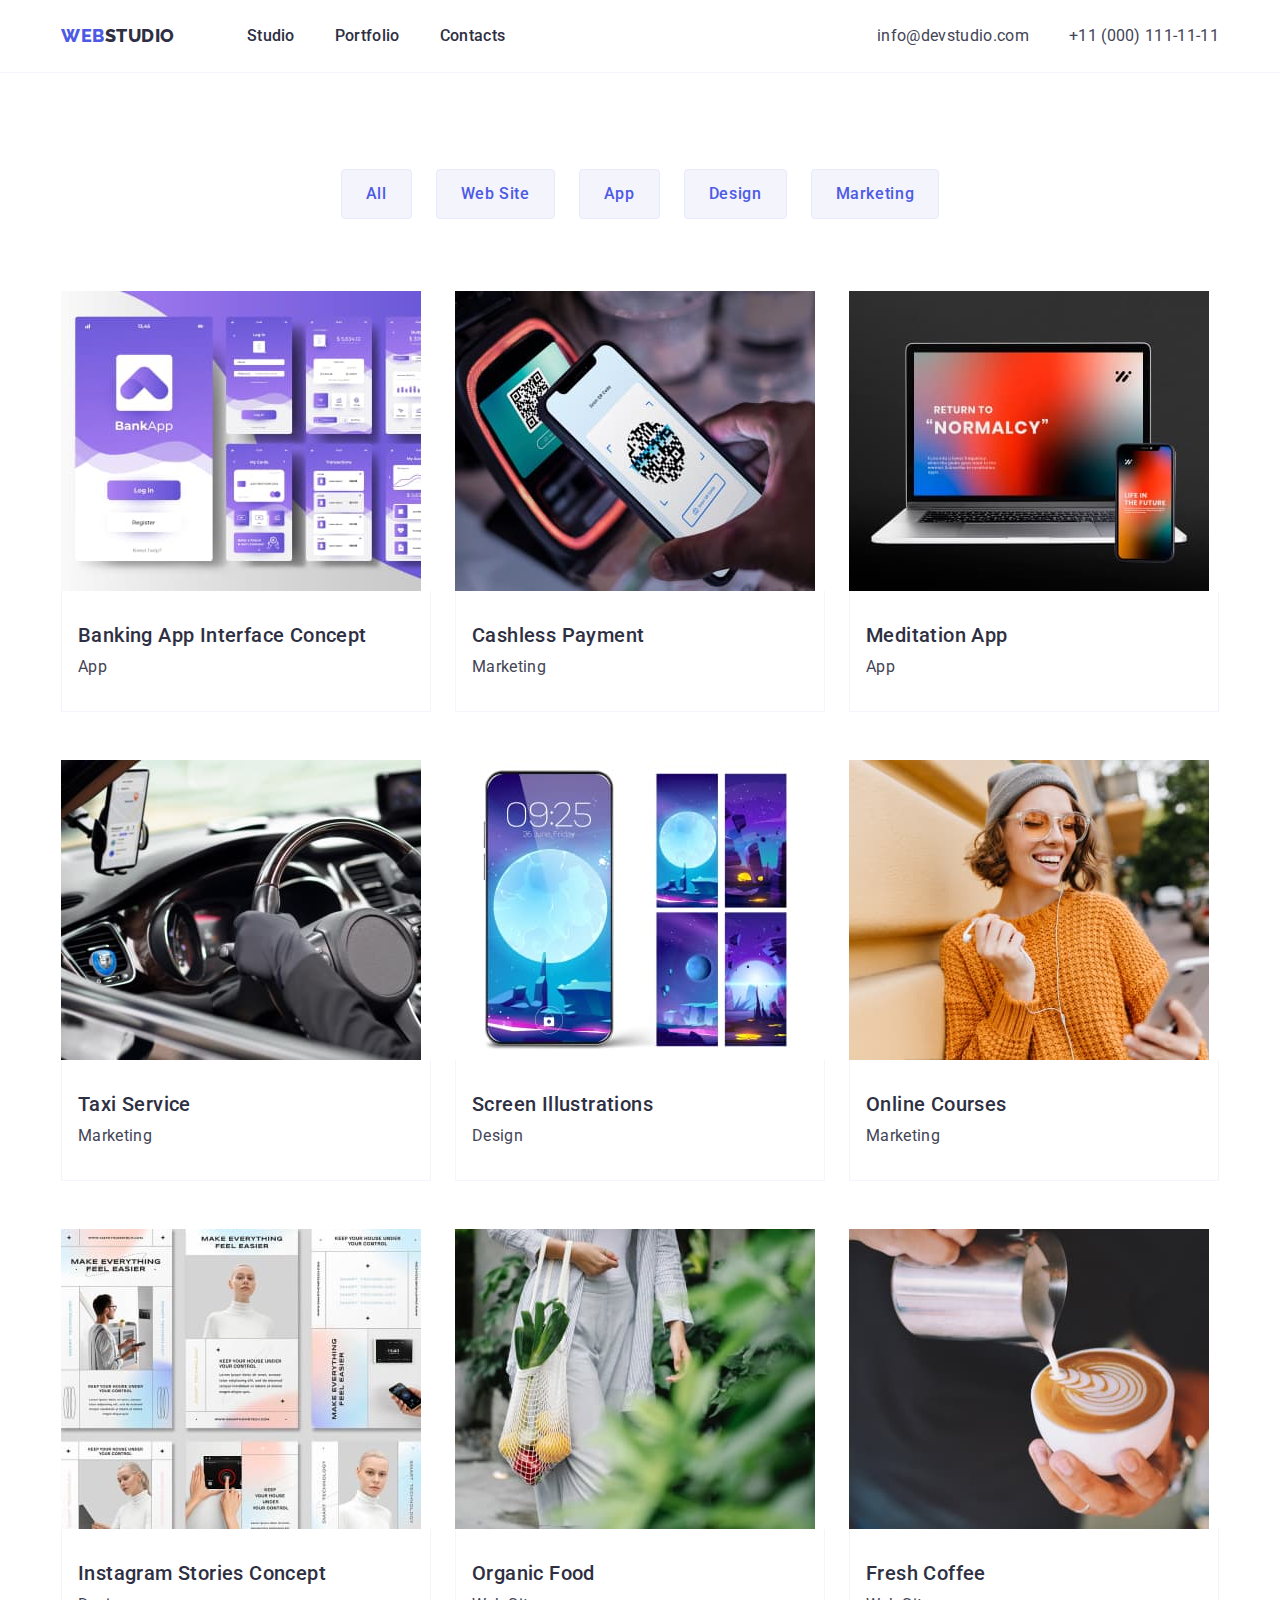
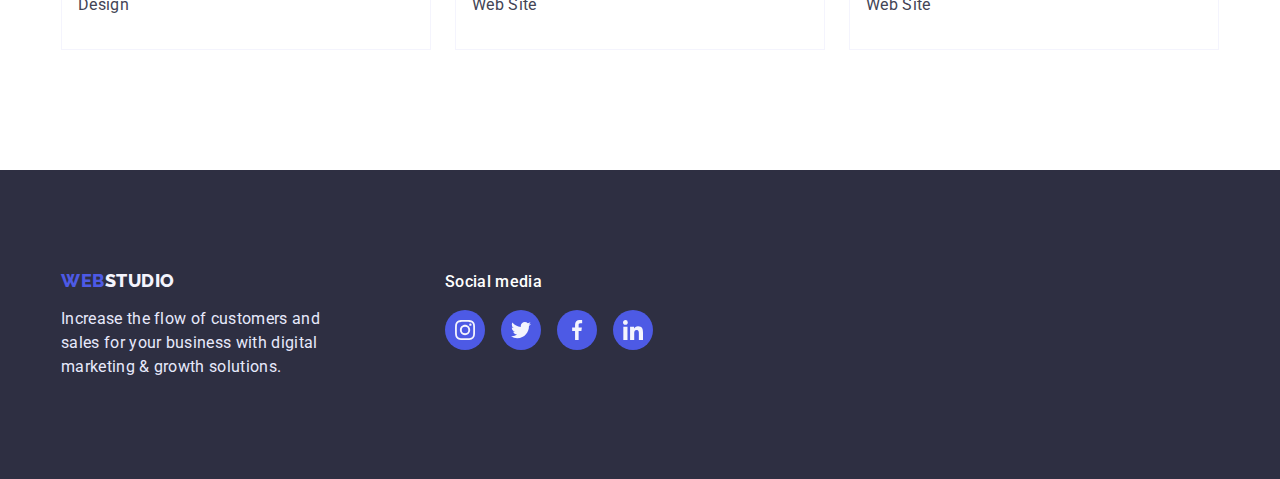
==== portfolio.html @ 853c0c44 "Initial commit" ====
<!DOCTYPE html>
<html lang="en">

<head>
  <meta charset="UTF-8">
  <meta http-equiv="X-UA-Compatible" content="IE=edge">
  <meta name="viewport" content="width=device-width, initial-scale=1.0">
  <title>Document</title>
  <link rel="preconnect" href="https://fonts.googleapis.com">
  <link rel="preconnect" href="https://fonts.gstatic.com" crossorigin>
  <link rel="preconnect" href="https://fonts.googleapis.com">
  <link rel="preconnect" href="https://fonts.gstatic.com" crossorigin>
  <link href="https://fonts.googleapis.com/css2?family=Raleway:wght@800&family=Roboto:wght@400;500;700;900&display=swap"
    rel="stylesheet">
  <link rel="stylesheet" href="https://cdnjs.cloudflare.com/ajax/libs/modern-normalize/1.1.0/modern-normalize.min.css"
    integrity="sha512-wpPYUAdjBVSE4KJnH1VR1HeZfpl1ub8YT/NKx4PuQ5NmX2tKuGu6U/JRp5y+Y8XG2tV+wKQpNHVUX03MfMFn9Q=="
    crossorigin="anonymous" referrerpolicy="no-referrer" />
  <link rel="stylesheet" href="./css/styles.css">
</head>

<body>
  <header>
    <div class="container cont-header">
      <nav class="main-nav">
        <a href="./index.html" class="link-webstudio link">Web<span class="logo-studio">Studio</span> </a>

        <ul class="site-nav list">
          <li><a href="./index.html" class="nav-header link">Studio</a></li>
          <li><a href="./portfolio.html" class="nav-header link">Portfolio</a></li>
          <li><a href="" class="nav-header link">Contacts</a></li>
        </ul>
      </nav>

      <address class="address-hed">
        <ul class="auth-nav list">
          <li><a class="auth-nav-list link" href="mailto:info@devstudio.com">info@devstudio.com</a></li>
          <li><a class="auth-nav-list link" href="tel:+110001111111">+11 (000) 111-11-11</a></li>
        </ul>
      </address>
    </div>
  </header>

  <main>
    <section class="cont-section">
      <div class="container">
        <h1 class="hidden-title" hidden>Hello</h1>

        <ul class="nav-port list">
          <li><button type="button" class="nav-button">All</button></li>
          <li><button type="button" class="nav-button">Web Site</button></li>
          <li><button type="button" class="nav-button">App</button></li>
          <li><button type="button" class="nav-button">Design</button></li>
          <li><button type="button" class="nav-button">Marketing</button></li>
        </ul>

        <ul class="gallery-container list">

          <li class="li-port"><a href="" class="link link-port">
              <div class="card-thumb">
                <img src="./images/1.jpg" alt="banking-app" width="360">
                <div class="sec-descr">
                  <h2 class="gallery-titile-small">Banking App Interface Concept</h2>
                  <p class="gallery-text">App</p>
                </div>
              </div>
            </a></li>
          <li class="li-port"><a href="" class="link link-port">
              <div class="card-thumb">
                <img src="./images/2.jpg" alt="marketing" width="360">
                <div class="sec-descr">
                  <h2 class="gallery-titile-small">Cashless Payment</h2>
                  <p class="gallery-text">Marketing</p>
                </div>
              </div>
            </a></li>
          <li class="li-port"><a href="" class="link link-port">
              <div class="card-thumb">
                <img src="./images/3.jpg" alt="meditation-app" width="360">
                <div class="sec-descr">
                  <h2 class="gallery-titile-small">Meditation App</h2>
                  <p class="gallery-text">App</p>
                </div>
              </div>
            </a></li>
          <li class="li-port"><a href="" class="link link-port">
              <div class="card-thumb">
                <img src="./images/4.jpg" alt="taxy-serv" width="360">
                <div class="sec-descr">
                  <h2 class="gallery-titile-small">Taxi Service</h2>
                  <p class="gallery-text">Marketing</p>
                </div>
              </div>
            </a></li>
          <li class="li-port"><a href="" class="link link-port">
              <div class="card-thumb">
                <img src="./images/5.jpg" alt="illustrations" width="360">
                <div class="sec-descr">
                  <h2 class="gallery-titile-small">Screen Illustrations</h2>
                  <p class="gallery-text">Design</p>
                </div>
              </div>
            </a></li>
          <li class="li-port"><a href="" class="link link-port">
              <div class="card-thumb">
                <img src="./images/6.jpg" alt="coursers-marceting" width="360">
                <div class="sec-descr">
                  <h2 class="gallery-titile-small">Online Courses</h2>
                  <p class="gallery-text">Marketing</p>
                </div>
              </div>
            </a></li>
          <li class="li-port"><a href="" class="link link-port">
              <div class="card-thumb">
                <img src="./images/7.jpg" alt="stories-concept" width="360">
                <div class="sec-descr">

                  <h2 class="gallery-titile-small">Instagram Stories Concept</h2>
                  <p class="gallery-text">Design</p>
                </div>
              </div>
            </a></li>
          <li class="li-port"><a href="" class="link link-port">
              <div class="card-thumb">
                <img src="./images/8.jpg" alt="organic-food" width="360">
                <div class="sec-descr">
                  <h2 class="gallery-titile-small">Organic Food</h2>
                  <p class="gallery-text">Web Site</p>
                </div>
              </div>
            </a></li>
          <li class="li-port"><a href="" class="link link-port">
              <div class="card-thumb">
                <img src="./images/9.jpg" alt="coffee-site" width="360">
                <div class="sec-descr">
                  <h2 class="gallery-titile-small">Fresh Coffee</h2>
                  <p class="gallery-text">Web Site</p>
                </div>
              </div>
            </a></li>
        </ul>
      </div>
    </section>
  </main>
  <!--footer-->
  <footer class="footer">
    <div class="container footer-main">
      <div class="f-cont">
        <a href="./index.html" class="link footer-logo">Web<span class="logo-studio-footer">Studio</span></a>
        <p class="footer-text">
          Increase the flow of customers and sales for your business with digital
          marketing & growth solutions.
        </p>
      </div>
      <div class="div-sm-footer">
        <h3 class="footer-smtext">Social media</h3>
        <div class="div-sm-icons">
          <ul class="list-persons-sm list">
            <li class="persons-soc-item"> <a href="" class="persons-soc-link link"> <svg class="pers-svg" width="20"
                  height="20">
                  <use href="./images/symbol-defs.svg#icon-instagram"></use>
                </svg>
              </a> </li>
            <li class="persons-soc-item"> <a href="" class="persons-soc-link link"> <svg class="pers-svg" width="20"
                  height="20">
                  <use href="./images/symbol-defs.svg#icon-twitter"></use>
                </svg>
              </a> </li>
            <li class="persons-soc-item"> <a href="" class="persons-soc-link link"> <svg class="pers-svg" width="20"
                  height="20">
                  <use href="./images/symbol-defs.svg#icon-facebook"></use>
                </svg>
              </a> </li>
            <li class="persons-soc-item"> <a href="" class="persons-soc-link link"> <svg class="pers-svg" width="20"
                  height="20">
                  <use href="./images/symbol-defs.svg#icon-linkedin"></use>
                </svg>
              </a> </li>
          </ul>
        </div>
      </div>
    </div>
  </footer>
</body>

</html>
---- css/styles.css ----
/*   #FFFFFF  */
/*#2E2F42 navy blue*/
/* #434455 text small*/
/* #F4F4FD footer, studio */
/* #4D5AE5 web*/


/*----mains----*/

:root {
    --primary-text-color: #434455;
    --accent-text-color: #2E2F42;
    --accent: #4D5AE5;
    --soft-white: #F4F4FD;
    --pure-wite: #fff;
    --almost-white: #F5F5F5;
    --blue: #404bbf;
    --footer-text: #E7E9FC;
    --bg-gradient: linear-gradient(to right, rgba(46, 47, 66, 0.7), rgba(46, 47, 66, 0.7));
    --green: #31D0AA;
    --icon-cust: #8E8F99;


}

body {
    background-color: var(--pure-wite);
    color: var(--primary-text-color);
    font-family: Roboto, sans-serif;
    letter-spacing: 0.02em;
    margin: 0;
    padding: 0;
}

ul {
    margin: 0;
    padding: 0;
}

h1,
h2,
h3,
h4,
p {
    margin-top: 0;
    margin-bottom: 0
}

header {
    background-color: var(--pure-wite);
    border-bottom: 1px solid var(--soft-white);

}

.link {
    text-decoration: none;

}

/*new code*/

.main-nav {
    display: flex;
    align-items: center;
    margin-right: auto;
}


.link-webstudio {
    color: var(--accent);
    font-family: Raleway, sans-serif;


    font-weight: 800;
    font-size: 18px;
    line-height: 1.17;

    letter-spacing: 0.03em;
    text-transform: uppercase;
}

.nav-header {
    font-weight: 500;
    font-size: 16px;
    line-height: 1.5;
    letter-spacing: 0.02em;
    color: var(--accent-text-color);

    padding-top: 24px;
    padding-bottom: 24px;
    display: block;

}

ul.site-nav {
    margin: 0;
    padding: 0;

    display: flex;
}

.logo-studio {
    color: var(--accent-text-color);

}



.list {
    list-style: none;
}

.section {

    padding-top: 120px;
    padding-bottom: 120px;
}

/*----navigation----*/


.cont-header {
    display: flex;
    align-items: center;

}


.address-hed {
    display: flex;

}

ul.site-nav li:not(:first-child) {
    margin-left: 40px;
}

.nav-header:hover,
.nav-header:focus {
    color: var(--blue);
}

.link-webstudio {
    margin-right: 72px;



}

ul.auth-nav li:not(:first-child) {
    margin-left: 40px;
}

.auth-nav {
    color: var(--primary-text-color);
    font-style: normal;

    font-size: 16px;
    line-height: 1.5;


    display: flex;

    padding: 0;
}



.auth-nav-list {
    font-size: 16px;
    line-height: 1.5;
    letter-spacing: 0.02em;
    color: var(--primary-text-color);

}

.auth-nav .link:hover,
.auth-nav .link:focus {
    color: var(--blue)
}

.auth-nav-list:focus {
    color: var(--blue)
}

/*-----hero-----*/

.hero {
    background-color: var(--accent-text-color);

    padding-top: 188px;
    padding-bottom: 188px;
    background: var(--bg-gradient), url(../images/people-office.jpg);
    background-repeat: no-repeat;
margin-left: auto;
margin-right: auto;
    
    max-width: 1440px;
    background-position: center;
    background-size: cover;
    margin: 0 auto 0 auto;

}

.hero-title {
    color: var(--pure-wite);

    font-weight: 700;
    font-size: 56px;
    text-align: center;
    line-height: 1.07;
    letter-spacing: 0.02em;

    margin: 0 auto 48px auto;

    width: 496px;
}

.hero-button {
    font-family: "Roboto", sans-serif;
    color: var(--pure-wite);
    font-weight: 500;
    font-size: 16px;
    line-height: 1.5;
    letter-spacing: 0.04em;


    background-color: var(--accent);
    cursor: pointer;
    border: none;

    display: block;
    margin: 0 auto;
    height: 56px;
    min-width: 169px;
    border-radius: 4px;
    padding: 16px 32px;
}

.hero-button:hover,
.hero-button:focus {
    background-color: var(--blue)
}

/*----sections and titles----*/

/*-----advantages-----*/

section.advantages ul {
    display: flex;
    gap: 24px;
}

.advantages li.item {
    width: calc((100% - 72px)/4);

}

.advantages-title {
    color: var(--accent-text-color);


}

.advantages-title-small {
    color: var(--accent-text-color);
    font-weight: 500;
    font-size: 20px;
    line-height: 1.2;
    letter-spacing: 0.02em;

    margin-bottom: 8px;

}

.advantages-text {
    color: var(--primary-text-color);

    font-size: 16px;
    line-height: 1.5;

    margin: 0;
    padding: 0;
}

.adv-icon-div {
    display: flex;
    
    height: 112px;
    background-color: var(--soft-white);
    border-radius: 4px;
    margin-bottom: 8px;

    align-items: center;
    justify-content: center;
}


/*----works----*/
.works {
    padding-bottom: 120px;
}

.works-list {
    display: flex;
    gap: 24px;

}

.works-title {
    color: var(--accent-text-color);
    font-weight: 700;
    font-size: 36px;
    line-height: 1.11;
    text-align: center;
    text-transform: capitalize;

    margin: 0 0 72px 0;
    padding: 0;
}



/*---team-----*/

.team {
    background-color: var(--soft-white)
}

.team .persons {
    background-color: var(--pure-wite);
    display: block;

    border-radius: 4px;
    box-shadow: 0 2px 1px rgba(46, 47, 66, 0.08), 0 1px 1px rgba(46, 47, 66, 0.16), 0 1px 6px rgba(46, 47, 66, 0.08);

}

.team .persons:not(:last-child) {
    margin-right: 24px;

}

.team ul.list {
    display: flex;
    gap: 24px;
    align-items: center;
    justify-content: center;
}

.team-title {
    color: var(--accent-text-color);
    font-weight: 700;
    font-size: 36px;
    line-height: 1.11;
    text-align: center;
    text-transform: capitalize;
    letter-spacing: 0.02em;

    margin: 0 0 72px 0;
    padding: 0;

}

.cont-persons {

    padding: 32px 0px;

}

.team-title-small {
    color: var(--accent-text-color);
    font-weight: 500;
    font-size: 20px;
    line-height: 1.2;
    text-align: center;
    letter-spacing: 0.02em;

    margin: 0 0 8px 0;
    padding: 0;
}


.persons-soc-list {
    display: flex;
    justify-content: center;

    gap: 24px;
}

.persons-soc-item {
    width: 40px;
    height: 40px;
}

.persons-soc-link {
    width: 100%;
    height: 100%;
    border-radius: 50%;
    background: var(--accent);
    display: flex;
    align-items: center;
    justify-content: center;
}

.persons-soc-link:hover,
.persons-soc-link:focus {
    background: var(--blue);
}

.team-text {
    color: var(--primary-text-color);
    font-size: 16px;
    line-height: 1.5;
    text-align: center;

    margin-bottom: 8px;
    padding: 0;

}

/*-------cuctomers--------*/

.icon-customers-list {
    display: flex;
    align-items: center;
    justify-content: center;
    gap: 24px;
}

.icon-customers {}

.icon-customers:hover,
.icon-customers:focus {
    border: 1px solid var(--blue);
    fill: var(--blue);
}

.persons-soc-link {
    
}

.icon-cus-svg {
    fill: var(--icon-cust);
    
}
.icon-customers {
    
    border: 1px solid var(--icon-cust);
    
    border-radius: 4px;
    width: 100%;
    height: 88px;
    display: flex;
    align-items: center;
    justify-content: center;
   
    
}


.li-customers {
    width: calc((100% - 120px) / 4);
}

.icon-customers:hover .icon-cus-svg,
.icon-customers:focus .icon-cus-svg {
    fill: var(--blue);
    
}

.footer {
    background-color: var(--accent-text-color);
    padding: 100px 0 100px 0;
}

.footer-logo {
    color: var(--accent);
    font-family: Raleway, sans-serif;
    font-weight: 800;
    font-size: 18px;
    line-height: 1.17;
    letter-spacing: 0.03em;
    text-transform: uppercase;

    margin-bottom: 16px;
    display: block;
}

.f-cont {
    width: 264px;

}


.footer-text {
    color: var(--footer-text);
    font-weight: 400;
    font-size: 16px;
    line-height: 1.5;
}

.footer-smtext {
    font-family: Roboto, sans-serif;
    font-weight: 500;
    font-size: 16px;
    line-height: 1.5;
    letter-spacing: 0.02em;
    margin-bottom: 16px;
    color: var(--pure-wite);

}

.div-sm-footer {
 
}

.logo-studio-footer {
    color: var(--soft-white);
}

.list-persons-sm {
    display: flex;
    justify-content: center;
    gap: 16px;

}

.footer-main {
    display: flex;
    gap: 120px;
}

.div-sm-footer .persons-soc-link:hover,
.div-sm-footer .persons-soc-link:focus {
    background: var(--green);
}

/*-----button---*/
.button {
    color: var(--pure-wite);
    background-color: var(--accent);
    cursor: pointer;
}

.button:hover,
.button:focus {
    color: var(--accent);
    background-color: var(--soft-white);

}

/*-----PORTFOLIO----*/

.cont-section {
    padding-top: 96px;
    padding-bottom: 120px;
}

.nav-port {
    display: flex;
    margin-left: auto;
    margin-right: auto;
    justify-content: center;
}

.nav-button {
    color: var(--accent);
    font-family: "Roboto", sans-serif;

    background-color: var(--soft-white);
    font-weight: 500;

    font-size: 16px;
    line-height: 1.5;
    letter-spacing: 0.04em;
    text-align: center;
    cursor: pointer;




    padding: 12px 24px;
    border: 1px solid var(--footer-text);
    border-radius: 4px;

}



ul.nav-port {
    margin: 0 0 72px 0;
    gap: 24px;
}

.nav-button:hover,
.nav-button:focus {
    color: var(--pure-wite);
    background-color: var(--blue);
    border-color: var(--blue);
    box-shadow: 0 2px 2px rgba(0, 0, 0, 0.12), 0 2px 1px rgba(0, 0, 0, 0.08), 0 3px 1px rgba(0, 0, 0, 0.1);
}

div .gallery-container {
    display: flex;
    flex-wrap: wrap;

    row-gap: 48px;
    column-gap: 24px;


}

.container {
    width: 1158px;
    margin-left: auto;
    margin-right: auto;
    padding-left: 15px;
    padding-right: 15px;
}

.gallery-container .li-port {
    flex-basis: calc((100% - 48px) / 3);


}




.sec-descr {
    border-bottom: 1px solid var(--soft-white);
    border-left: 1px solid var(--soft-white);
    border-right: 1px solid var(--soft-white);
    padding-top: 32px;
    padding-bottom: 32px;
    padding-left: 16px;
}

img {
    display: block;
    max-width: 100%;

}

.gallery-titile-small {
    color: var(--accent-text-color);
    font-weight: 500;
    font-size: 20px;
    line-height: 1.2;
    letter-spacing: 0.02em;


    padding: 0;
    margin: 0 0 8px 0;

}

.gallery-text {
    color: var(--primary-text-color);

    font-size: 16px;
    line-height: 1.5;

    margin: 0;
    padding: 0;

}

.link-port {
    display: block;
}

.link-port:hover,
.link-port:focus {
    box-shadow: 0 2px 1px rgba(46, 47, 66, 0.08), 0 1px 1px rgba(46, 47, 66, 0.16), 0 1px 6px rgba(46, 47, 66, 0.08);
    img:var(--accent);
}
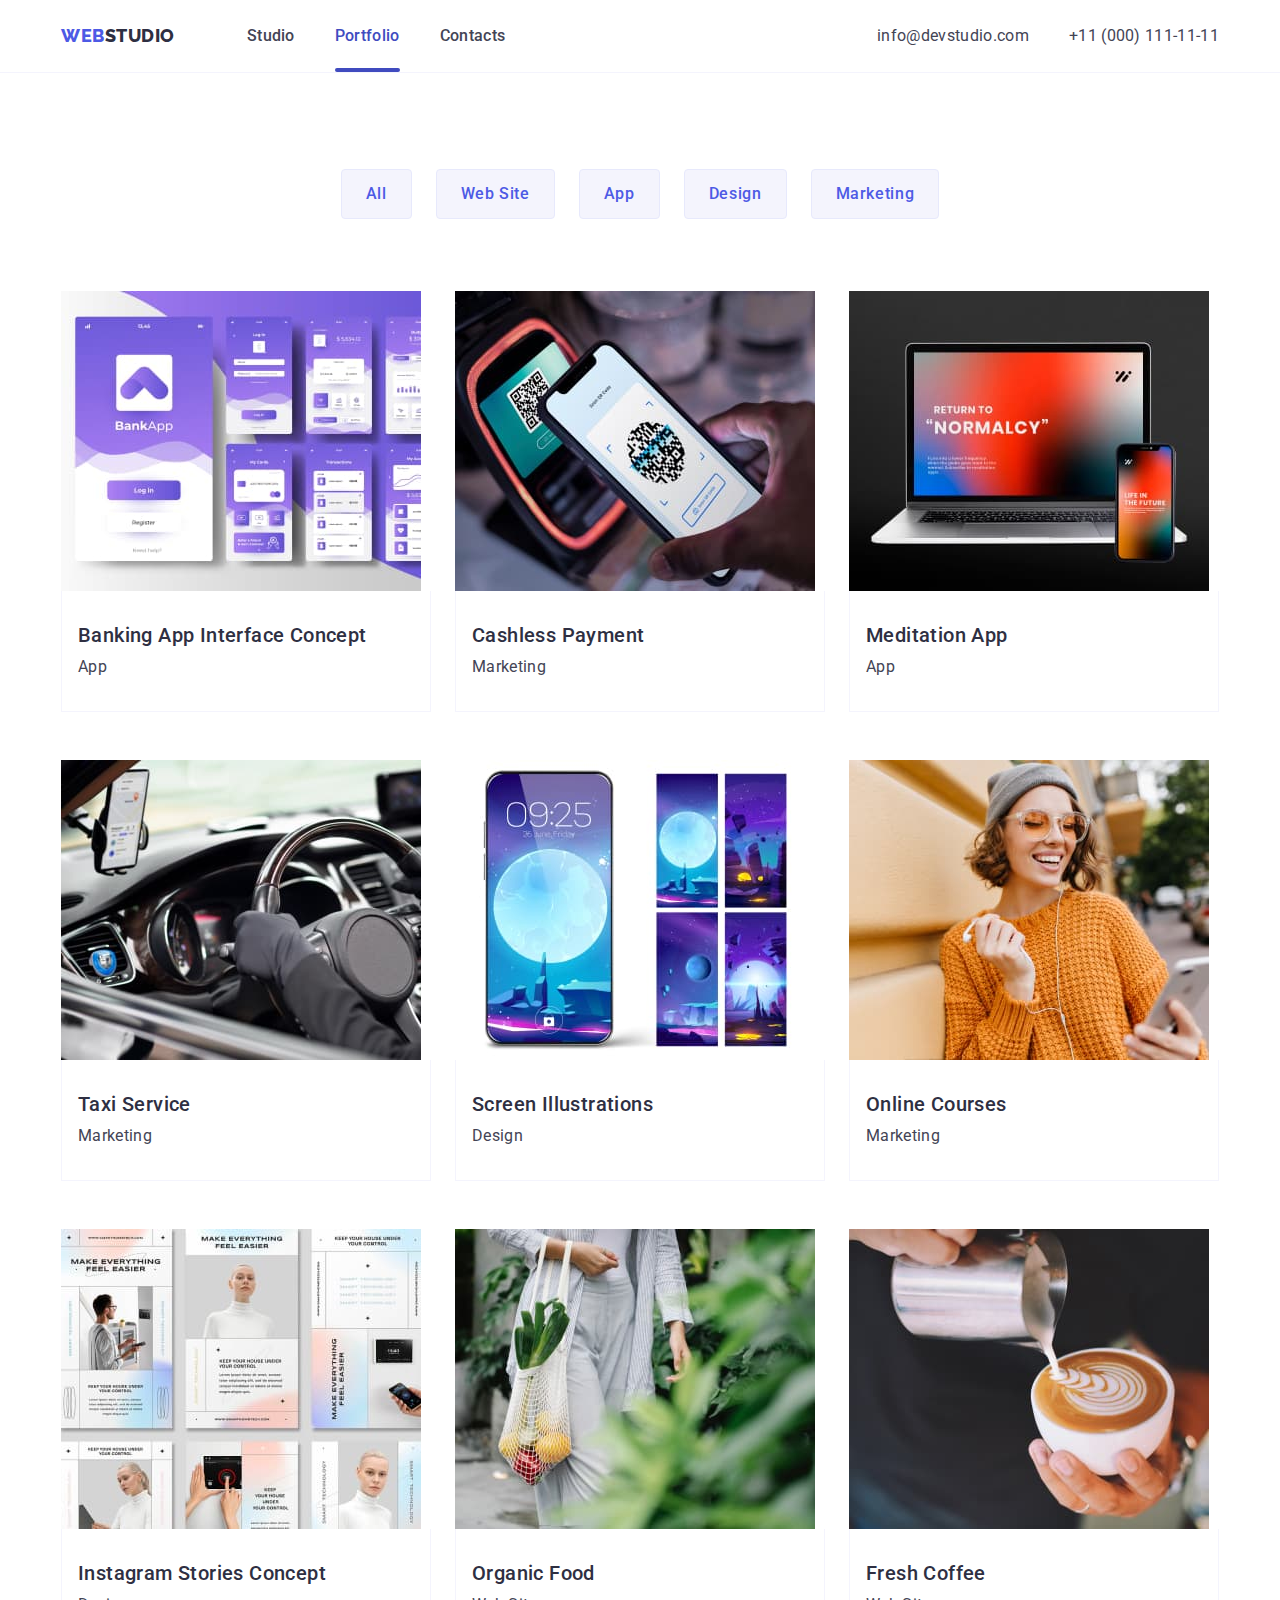
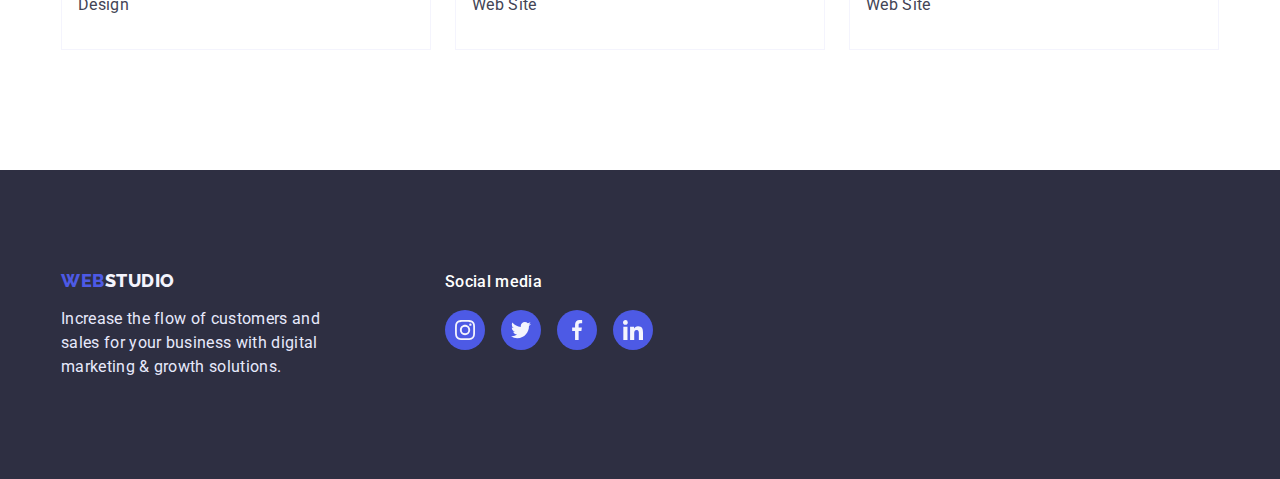
==== commit 75f57959: "1" ====
--- a/portfolio.html
+++ b/portfolio.html
@@ -18,16 +18,16 @@
   <link rel="stylesheet" href="./css/styles.css">
 </head>
 
-<body>
+<body class="portfolio">
   <header>
     <div class="container cont-header">
       <nav class="main-nav">
         <a href="./index.html" class="link-webstudio link">Web<span class="logo-studio">Studio</span> </a>
 
         <ul class="site-nav list">
-          <li><a href="./index.html" class="nav-header link">Studio</a></li>
-          <li><a href="./portfolio.html" class="nav-header link">Portfolio</a></li>
-          <li><a href="" class="nav-header link">Contacts</a></li>
+          <li><a href="./index.html" class="nav-header studio link">Studio</a></li>
+          <li><a href="./portfolio.html" class="nav-header portfolio link">Portfolio</a></li>
+          <li><a href="" class="nav-header contacts link">Contacts</a></li>
         </ul>
       </nav>
 
@@ -56,17 +56,34 @@
         <ul class="gallery-container list">
 
           <li class="li-port"><a href="" class="link link-port">
-              <div class="card-thumb">
-                <img src="./images/1.jpg" alt="banking-app" width="360">
+              <div class="card-thumb"> 
+                <div class="over">
+                <div class="overlay-port-card"> 
+                  
+                 
+                 <p class="over-text">14 Stylish and User-Friendly App Design Concepts · Task Manager App · Calorie Tracker App · Exotic Fruit Ecommerce App · Cloud Storage App</p>
+                </div>
+                <img src="./images/1.jpg" alt="banking-app" width="360"> 
+                </div>
+                
+              
                 <div class="sec-descr">
                   <h2 class="gallery-titile-small">Banking App Interface Concept</h2>
                   <p class="gallery-text">App</p>
                 </div>
               </div>
-            </a></li>
-          <li class="li-port"><a href="" class="link link-port">
-              <div class="card-thumb">
+              
+            </a></li>
+          <li class="li-port"><a href="" class="link link-port">
+              <div class="card-thumb">
+                 <div class="over">
+                <div class="overlay-port-card"> 
+                  
+                 
+                 <p class="over-text">14 Stylish and User-Friendly App Design Concepts · Task Manager App · Calorie Tracker App · Exotic Fruit Ecommerce App · Cloud Storage App</p>
+                </div>
                 <img src="./images/2.jpg" alt="marketing" width="360">
+                </div>
                 <div class="sec-descr">
                   <h2 class="gallery-titile-small">Cashless Payment</h2>
                   <p class="gallery-text">Marketing</p>
@@ -75,7 +92,14 @@
             </a></li>
           <li class="li-port"><a href="" class="link link-port">
               <div class="card-thumb">
+                 <div class="over">
+                <div class="overlay-port-card"> 
+                  
+                 
+                 <p class="over-text">14 Stylish and User-Friendly App Design Concepts · Task Manager App · Calorie Tracker App · Exotic Fruit Ecommerce App · Cloud Storage App</p>
+                </div>
                 <img src="./images/3.jpg" alt="meditation-app" width="360">
+                </div>
                 <div class="sec-descr">
                   <h2 class="gallery-titile-small">Meditation App</h2>
                   <p class="gallery-text">App</p>
@@ -84,7 +108,14 @@
             </a></li>
           <li class="li-port"><a href="" class="link link-port">
               <div class="card-thumb">
+                 <div class="over">
+                <div class="overlay-port-card"> 
+                  
+                 
+                 <p class="over-text">14 Stylish and User-Friendly App Design Concepts · Task Manager App · Calorie Tracker App · Exotic Fruit Ecommerce App · Cloud Storage App</p>
+                </div>
                 <img src="./images/4.jpg" alt="taxy-serv" width="360">
+                </div>
                 <div class="sec-descr">
                   <h2 class="gallery-titile-small">Taxi Service</h2>
                   <p class="gallery-text">Marketing</p>
@@ -93,7 +124,14 @@
             </a></li>
           <li class="li-port"><a href="" class="link link-port">
               <div class="card-thumb">
+                 <div class="over">
+                <div class="overlay-port-card"> 
+                  
+                 
+                 <p class="over-text">14 Stylish and User-Friendly App Design Concepts · Task Manager App · Calorie Tracker App · Exotic Fruit Ecommerce App · Cloud Storage App</p>
+                </div>
                 <img src="./images/5.jpg" alt="illustrations" width="360">
+                </div>
                 <div class="sec-descr">
                   <h2 class="gallery-titile-small">Screen Illustrations</h2>
                   <p class="gallery-text">Design</p>
@@ -102,7 +140,14 @@
             </a></li>
           <li class="li-port"><a href="" class="link link-port">
               <div class="card-thumb">
+                 <div class="over">
+                <div class="overlay-port-card"> 
+                  
+                 
+                 <p class="over-text">14 Stylish and User-Friendly App Design Concepts · Task Manager App · Calorie Tracker App · Exotic Fruit Ecommerce App · Cloud Storage App</p>
+                </div>
                 <img src="./images/6.jpg" alt="coursers-marceting" width="360">
+                </div>
                 <div class="sec-descr">
                   <h2 class="gallery-titile-small">Online Courses</h2>
                   <p class="gallery-text">Marketing</p>
@@ -111,7 +156,14 @@
             </a></li>
           <li class="li-port"><a href="" class="link link-port">
               <div class="card-thumb">
+                 <div class="over">
+                <div class="overlay-port-card"> 
+                  
+                 
+                 <p class="over-text">14 Stylish and User-Friendly App Design Concepts · Task Manager App · Calorie Tracker App · Exotic Fruit Ecommerce App · Cloud Storage App</p>
+                </div>
                 <img src="./images/7.jpg" alt="stories-concept" width="360">
+                </div>
                 <div class="sec-descr">
 
                   <h2 class="gallery-titile-small">Instagram Stories Concept</h2>
@@ -121,7 +173,14 @@
             </a></li>
           <li class="li-port"><a href="" class="link link-port">
               <div class="card-thumb">
+                 <div class="over">
+                <div class="overlay-port-card"> 
+                  
+                 
+                 <p class="over-text">14 Stylish and User-Friendly App Design Concepts · Task Manager App · Calorie Tracker App · Exotic Fruit Ecommerce App · Cloud Storage App</p>
+                </div>
                 <img src="./images/8.jpg" alt="organic-food" width="360">
+                </div>
                 <div class="sec-descr">
                   <h2 class="gallery-titile-small">Organic Food</h2>
                   <p class="gallery-text">Web Site</p>
@@ -130,7 +189,14 @@
             </a></li>
           <li class="li-port"><a href="" class="link link-port">
               <div class="card-thumb">
+                 <div class="over">
+                <div class="overlay-port-card"> 
+                  
+                 
+                 <p class="over-text">14 Stylish and User-Friendly App Design Concepts · Task Manager App · Calorie Tracker App · Exotic Fruit Ecommerce App · Cloud Storage App</p>
+                </div>
                 <img src="./images/9.jpg" alt="coffee-site" width="360">
+                </div>
                 <div class="sec-descr">
                   <h2 class="gallery-titile-small">Fresh Coffee</h2>
                   <p class="gallery-text">Web Site</p>
@@ -182,4 +248,4 @@
   </footer>
 </body>
 
-</html>
+</html>--- a/css/styles.css
+++ b/css/styles.css
@@ -134,6 +134,10 @@
 ul.site-nav li:not(:first-child) {
     margin-left: 40px;
 }
+.nav-header {
+    color: var(--primary-text-color);
+    transition: color 250ms cubic-bezier(0.4, 0, 0.2, 1);
+}
 
 .nav-header:hover,
 .nav-header:focus {
@@ -162,6 +166,7 @@
     display: flex;
 
     padding: 0;
+    
 }
 
 
@@ -170,16 +175,43 @@
     font-size: 16px;
     line-height: 1.5;
     letter-spacing: 0.02em;
+    color: var(--accent-text-color);
+
+}
+.studio a.studio,
+.portfolio a.portfolio {
+    position: relative;
+}
+
+.studio a.studio::after,
+.portfolio a.portfolio::after {
+    content: "";
+    position: absolute;
+    display: block;
+    bottom: 0;
+    width: 100%;
+    height: 4px;
+    border-radius: 2px;
+    background-color: var(--blue);
+    
+}
+.studio a.studio,
+.portfolio a.portfolio{
+    color: var(--blue);
+}
+
+.auth-nav .link {
     color: var(--primary-text-color);
-
-}
-
+    transition: color 250ms cubic-bezier(0.4, 0, 0.2, 1);
+}
 .auth-nav .link:hover,
 .auth-nav .link:focus {
     color: var(--blue)
 }
 
-.auth-nav-list:focus {
+
+.auth-nav-list:focus,
+.auth-nav-list:hover {
     color: var(--blue)
 }
 
@@ -235,11 +267,98 @@
     min-width: 169px;
     border-radius: 4px;
     padding: 16px 32px;
+
+    transition: background-color 250ms cubic-bezier(0.4, 0, 0.2, 1);
 }
 
 .hero-button:hover,
 .hero-button:focus {
     background-color: var(--blue)
+}
+
+.backdrop  {
+    position: fixed;
+    top: 0;
+    left: 0;
+
+    width: 100%;
+    height: 100%;
+
+    background-color: rgba(46, 47, 66, 0.4);
+    opacity: 1;
+    transition: opacity 250ms cubic-bezier(0.4, 0, 0.2, 1);
+
+}
+.backdrop.is-hidden {
+opacity: 0;
+pointer-events: none;
+visibility:hidden;
+}
+
+.modal {
+position: absolute;
+left: 50%;
+top: 50%;
+transform: translate(-50%, -50%);
+
+width: 408px;
+height: 576px;
+scale: 1;
+transition: transform 250ms cubic-bezier(0.4, 0, 0.2, 1);;
+background-color: #fff;
+border-radius: 4px;
+padding: 24px;
+
+
+
+
+}
+.close-svg {
+
+}
+
+.close-button {  
+display: block;
+position: absolute;
+top:24px;
+right: 24px;
+border: none;
+width: 24px;
+height: 24px;
+border-radius: 50%;
+cursor: pointer;
+padding: 0;
+ 
+}
+.close-button:hover {
+   
+    
+}
+.close-x {
+    fill: var(--accent-text-color);
+    display: inline-block;
+    padding: 8px;
+    transition: fill 250ms cubic-bezier(0.4, 0, 0.2, 1);
+}
+.close-button:hover .close-x,
+.close-button:focus .close-x {
+    fill: #fff;
+}
+.close-svg {
+
+margin: 0;
+padding: 0;
+opacity: 1;
+
+fill: var(--footer-text);
+width: 24px;
+height: 24px;
+  transition: fill 250ms cubic-bezier(0.4, 0, 0.2, 1);
+}
+.close-svg:hover,
+.close-svg:focus {
+fill: var(--blue);
+
 }
 
 /*----sections and titles----*/
@@ -267,6 +386,7 @@
     font-weight: 500;
     font-size: 20px;
     line-height: 1.2;
+
     letter-spacing: 0.02em;
 
     margin-bottom: 8px;
@@ -401,11 +521,13 @@
     display: flex;
     align-items: center;
     justify-content: center;
+
+    transition: background-color 250ms cubic-bezier(0.4, 0, 0.2, 1);
 }
 
 .persons-soc-link:hover,
 .persons-soc-link:focus {
-    background: var(--blue);
+    background-color: var(--blue);
 }
 
 .team-text {
@@ -426,9 +548,13 @@
     align-items: center;
     justify-content: center;
     gap: 24px;
-}
-
-.icon-customers {}
+   
+}
+
+.icon-customers {
+    fill: var(--icon-cust);
+     transition: border-color 250ms cubic-bezier(0.4, 0, 0.2, 1);
+}
 
 .icon-customers:hover,
 .icon-customers:focus {
@@ -442,6 +568,7 @@
 
 .icon-cus-svg {
     fill: var(--icon-cust);
+    transition: fill 250ms cubic-bezier(0.4, 0, 0.2, 1);
     
 }
 .icon-customers {
@@ -530,25 +657,14 @@
     display: flex;
     gap: 120px;
 }
-
+.div-sm-footer .persons-soc-link {
+    transition: background-color 250ms cubic-bezier(0.4, 0, 0.2, 1)
+}
 .div-sm-footer .persons-soc-link:hover,
 .div-sm-footer .persons-soc-link:focus {
     background: var(--green);
 }
 
-/*-----button---*/
-.button {
-    color: var(--pure-wite);
-    background-color: var(--accent);
-    cursor: pointer;
-}
-
-.button:hover,
-.button:focus {
-    color: var(--accent);
-    background-color: var(--soft-white);
-
-}
 
 /*-----PORTFOLIO----*/
 
@@ -577,13 +693,13 @@
     text-align: center;
     cursor: pointer;
 
-
-
-
     padding: 12px 24px;
     border: 1px solid var(--footer-text);
     border-radius: 4px;
 
+    box-shadow: none;
+    transition: box-shadow 250ms cubic-bezier(0.4, 0, 0.2, 1), color 250ms cubic-bezier(0.4, 0, 0.2, 1), background-color 250ms cubic-bezier(0.4, 0, 0.2, 1), border 250ms cubic-bezier(0.4, 0, 0.2, 1);
+   
 }
 
 
@@ -595,9 +711,11 @@
 
 .nav-button:hover,
 .nav-button:focus {
+
+
     color: var(--pure-wite);
     background-color: var(--blue);
-    border-color: var(--blue);
+    border: 1px solid var(--blue);
     box-shadow: 0 2px 2px rgba(0, 0, 0, 0.12), 0 2px 1px rgba(0, 0, 0, 0.08), 0 3px 1px rgba(0, 0, 0, 0.1);
 }
 
@@ -669,10 +787,279 @@
 
 .link-port {
     display: block;
+    box-shadow: none;
+    transition: box-shadow 250ms cubic-bezier(0.4, 0, 0.2, 1);
 }
 
 .link-port:hover,
 .link-port:focus {
     box-shadow: 0 2px 1px rgba(46, 47, 66, 0.08), 0 1px 1px rgba(46, 47, 66, 0.16), 0 1px 6px rgba(46, 47, 66, 0.08);
-    img:var(--accent);
-}
+    
+    
+}
+
+.overlay-port-card {
+   
+    position: absolute;
+
+    width: 100%;
+    height: 100%;
+    background: var(--accent);
+     
+    transform: translateY(100%);
+    transition-property: transform, opacity;
+    transition-duration: 250ms;
+    transition-timing-function: cubic-bezier(0.4, 0, 0.2, 1);
+
+}
+
+.link-port:hover .overlay-port-card {
+    
+    opacity: 1;
+    transform: translateY(0%);
+
+}
+
+.over {
+    position: relative;
+    overflow: hidden;
+}
+    .card-tumb {
+        display: flex;
+    }
+   .over-text {
+
+
+padding-top: 40px;
+padding-left: 32px;
+padding-right: 32px;
+
+ 
+        font-weight: 400;
+        font-size: 16px;
+        line-height: 1.5;
+        letter-spacing: 0.02em;
+        
+        color: var(--soft-white);
+
+         
+
+   }
+.over-texttt {
+    position: absolute;
+        opacity: 0;
+}
+   .over-texttt:hover {
+    opacity: 1;
+   }
+
+   textarea {
+    resize: none;
+   }
+   .main-modal-form {
+   
+   }
+   .form-element {
+    display: flex;
+    flex-direction: column;
+  margin-top: 0;
+   margin-bottom: 8px;
+    
+   }
+   .form-element label {
+    margin-bottom: 4px;
+   }
+   .privacy-form {
+    display: flex;
+    align-items: center;
+    text-align: center;
+   
+    margin-bottom: 24px;
+
+   }
+   
+   
+   .form-element input:hover,
+   .form-element input:focus,
+   .form-element textarea:hover,
+   .form-element textarea:focus {
+    border: 1px solid var(--accent);
+   }
+   .form-element input:hover + svg,
+   .form-element input:focus + svg {
+    fill: var(--accent);
+   }
+   .form-element input:focus::placeholder {
+    color: var(--accent)
+   }
+   .input-wrap {
+    position: relative;
+   }
+   .form-element textarea {
+    border: none;
+    width: 100%;
+   height: 120px;
+   border: 1px solid var(--icon-cust);
+ padding-left: 16px;
+ padding-top: 8px;
+   border-radius: 4px;
+   transition: border-color 250ms cubic-bezier(0.4, 0, 0.2, 1);
+   outline: none;
+  
+   }
+.form-element input {
+    border: none;
+     width: 100%;
+    height: 40px;
+    border: 1px solid var(--icon-cust);
+   padding-left: 38px;
+    border-radius: 4px;
+   
+    transition: border-color 250ms cubic-bezier(0.4, 0, 0.2, 1);
+    outline: none;
+   
+}
+.form-element svg {
+    position: absolute;
+    display: block;
+    top: 50%;
+    left: 16px;
+    right: 4px;
+    transform: translateY(-50%);
+    cursor: pointer;
+    fill: var(--accent-text-color);
+    transition: fill 250ms cubic-bezier(0.4, 0, 0.2, 1);
+    }
+
+
+   .modal-h {
+   text-align: center;
+   margin-top: 48px;
+   margin-bottom: 16px;
+   font-weight: 500;
+   font-size: 16px;
+   line-height: 1.5;
+   letter-spacing: 0.02em;
+   color: var(--accent-text-color);
+
+
+   }
+   .small-modal-text,
+   .form-element textarea::placeholder {
+   
+   font-weight: 400;
+   font-size: 12px;
+   line-height: 1.17;
+   letter-spacing: 0.04em;
+   color: var(--icon-cust);
+   padding: 0;
+   margin: 0;
+  
+ 
+   }
+   .modal-button {
+
+   font-family: "Roboto", sans-serif;
+   color: var(--pure-wite);
+   font-weight: 500;
+   font-size: 16px;
+   line-height: 1.5;
+   letter-spacing: 0.04em;
+
+
+   background-color: var(--accent);
+   cursor: pointer;
+   border: none;
+
+   display: block;
+   margin: 0 auto;
+   height: 56px;
+   min-width: 169px;
+   border-radius: 4px;
+   padding: 16px 32px;
+   box-shadow: 0px 4px 4px rgba(0, 0, 0, 0.15);
+   transition: background-color 250ms cubic-bezier(0.4, 0, 0.2, 1);
+}
+.modal-button:hover,
+.modal-button:focus {
+    background-color: var(--blue);
+}
+.privacy-form .input-form {
+    position: absolute;
+    -webkit-appearance: none;
+    -moz-appearance: none;
+    appearance: none;
+}
+
+.privacy-form .small-modal-text {
+    padding-left: 24px;
+}
+.input-checkbox{
+    position: absolute;
+    display: flex;
+    width: 16px;
+    height: 16px;
+    border: 1px solid rgba(46, 47, 66, 0.4);
+    border-radius: 2px;
+    background-color: var(--pure-wite);
+    transform: translateY(-100%);
+}
+.privacy-form .input-form:checked + .input-checkbox {
+    background-color: var(--accent);
+background-image: url(../images/Vector.svg);
+background-repeat: no-repeat;
+background-size: 10px 8px;
+background-position: center;
+}
+.items-input-footer {
+    display: flex;
+    align-items: center;
+    justify-content: center;
+    width: 453px;
+
+}
+.subsc-button{
+    font-family: "Roboto", sans-serif;
+    color: var(--pure-wite);
+    font-weight: 500;
+    font-size: 16px;
+    line-height: 1.5;
+    letter-spacing: 0.04em;
+
+
+    background-color: var(--accent);
+    cursor: pointer;
+    border: none;
+
+    display: flex;
+    align-items: center;
+    justify-content: center;
+    gap: 16px;
+    height: 40px;
+    min-width: 165px;
+    border-radius: 4px;
+    padding: 8px 16px;
+    margin-left: 24px;
+
+    transition: background-color 250ms cubic-bezier(0.4, 0, 0.2, 1);
+}
+
+.footer-form-mail {
+    background-color: var(--accent-text-color);
+    border: 1px solid var(--pure-wite);
+    border-radius: 4px;
+    width: 264px;
+    height: 40px;
+    padding-left: 16px;
+   
+}
+.footer-form-mail::placeholder {
+   
+   font-weight: 400;
+   font-size: 12px;
+   line-height: 2;
+   letter-spacing: 0.04em;
+   color: var(--pure-wite);
+   padding: 0;
+   margin: 0;
+}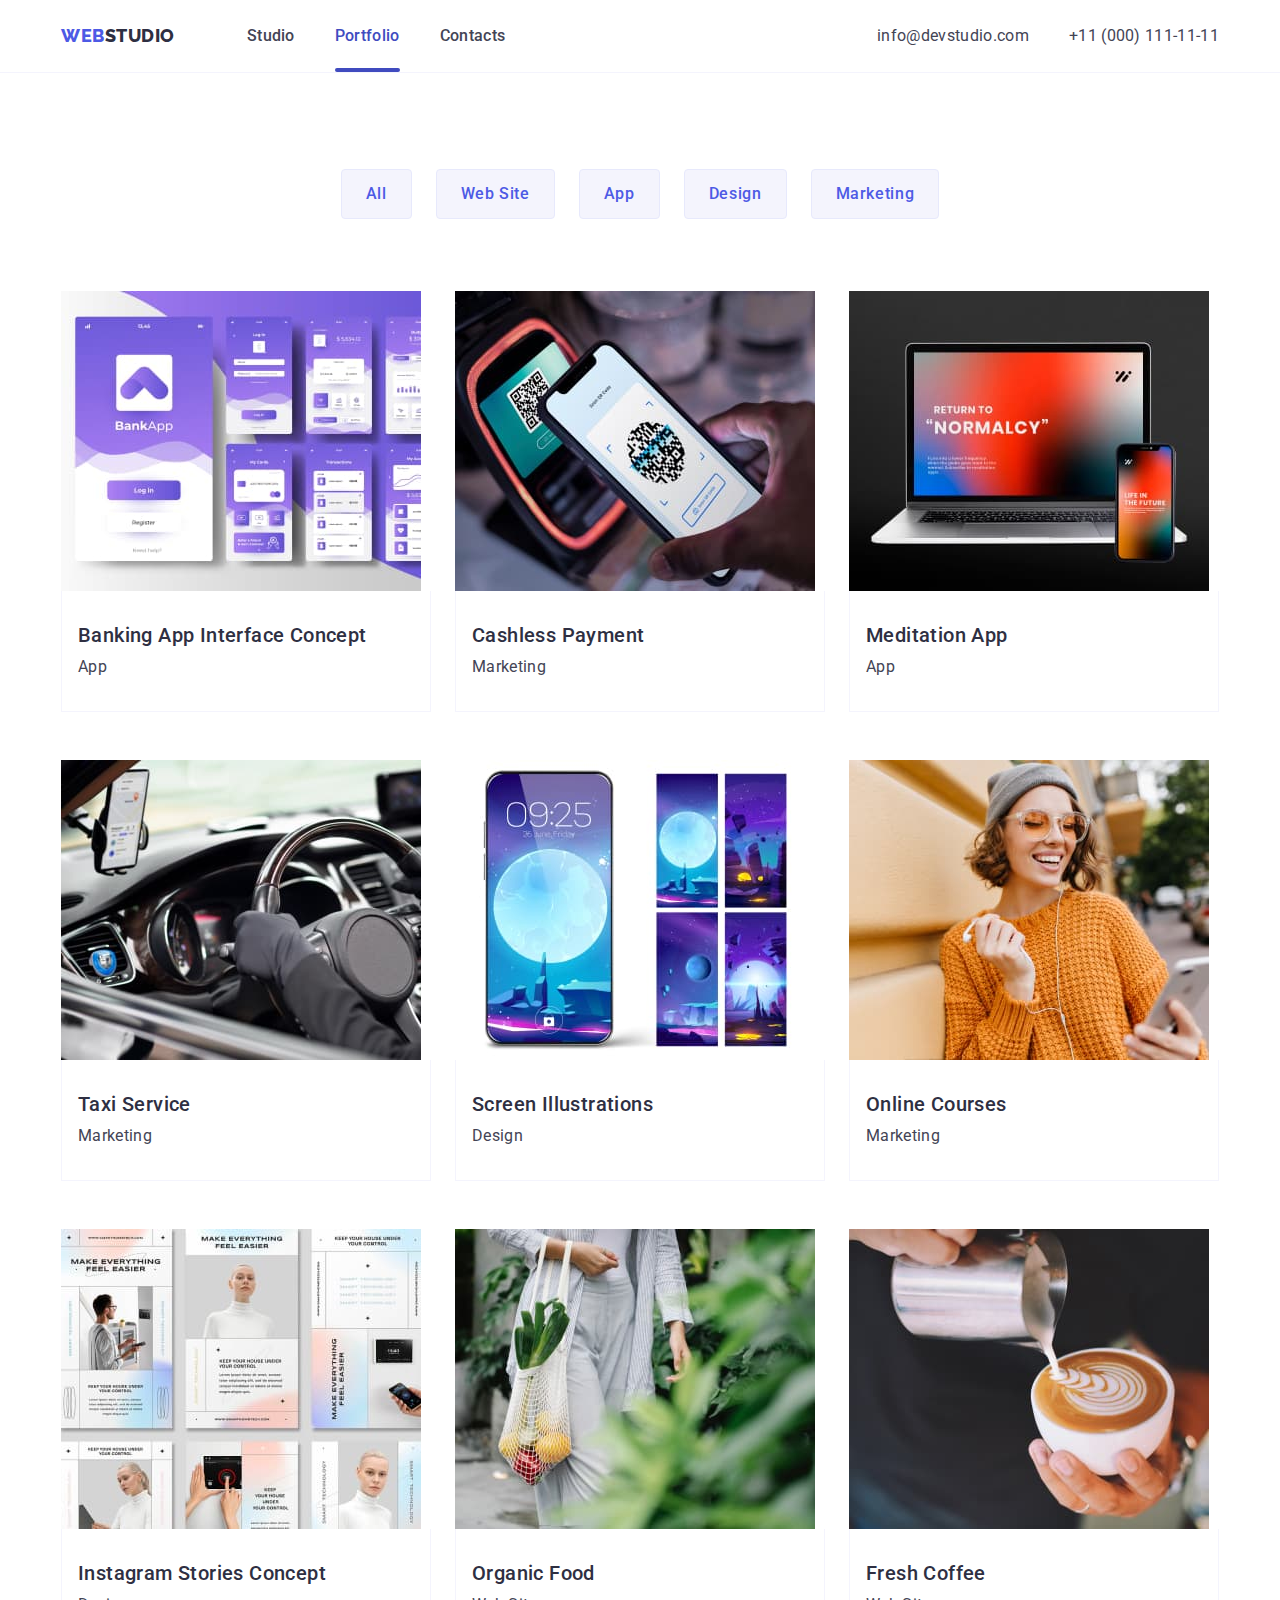
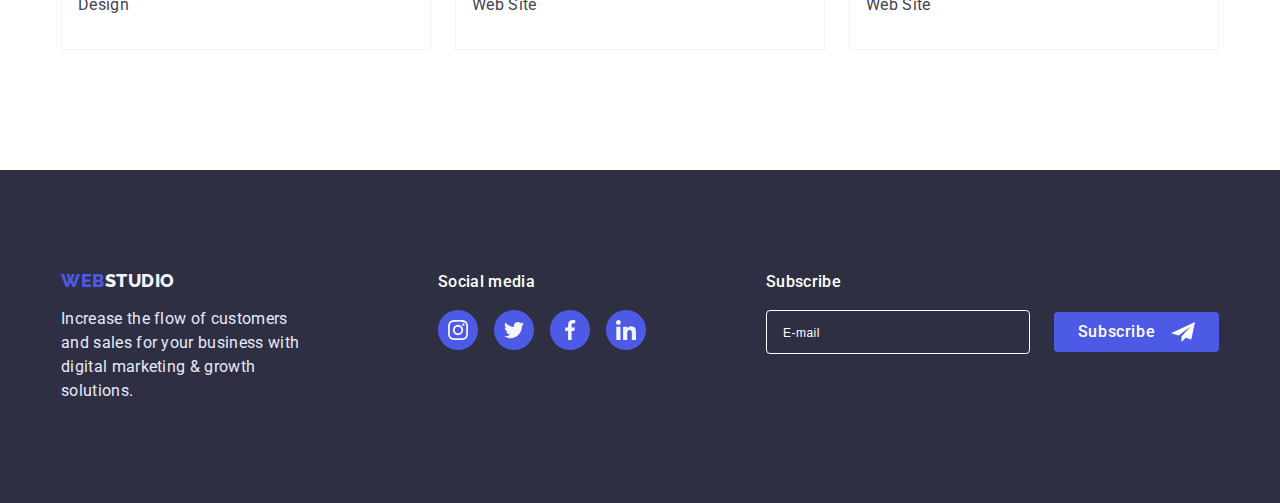
==== commit e9f61821: "Update portfolio.html" ====
--- a/portfolio.html
+++ b/portfolio.html
@@ -208,7 +208,7 @@
     </section>
   </main>
   <!--footer-->
-  <footer class="footer">
+ <footer class="footer">
     <div class="container footer-main">
       <div class="f-cont">
         <a href="./index.html" class="link footer-logo">Web<span class="logo-studio-footer">Studio</span></a>
@@ -218,7 +218,7 @@
         </p>
       </div>
       <div class="div-sm-footer">
-        <h3 class="footer-smtext">Social media</h3>
+        <p class="footer-smtext">Social media</p>
         <div class="div-sm-icons">
           <ul class="list-persons-sm list">
             <li class="persons-soc-item"> <a href="" class="persons-soc-link link"> <svg class="pers-svg" width="20"
@@ -244,8 +244,23 @@
           </ul>
         </div>
       </div>
+      <div class="subscribe">
+        <p class="footer-smtext">Subscribe</p>
+        <div class="items-input-footer">
+        <label for="mail-footer"></label>
+        <input type="email" class="footer-form-mail" name="mail-footer" id="mail-footer" placeholder="E-mail">
+        <button type="button" class="subsc-button">Subscribe <svg width="24" height="24" viewBox="0 0 24 24" fill="none" xmlns="http://www.w3.org/2000/svg">
+          <path d="M24 2L0 13.25L7.66994 15.6172L19.5 6.375L10.5017 16.4913L10.509 16.4936L10.5 16.4913V22L14.8013 17.8183L20.2501 19.5L24 2Z" fill="white"/>
+          </svg>
+      
+      </button>
+
+      </div>
+      </div>
     </div>
   </footer>
+  <script src="./js/modal.js"></script>
+  
 </body>
 
-</html>+</html>
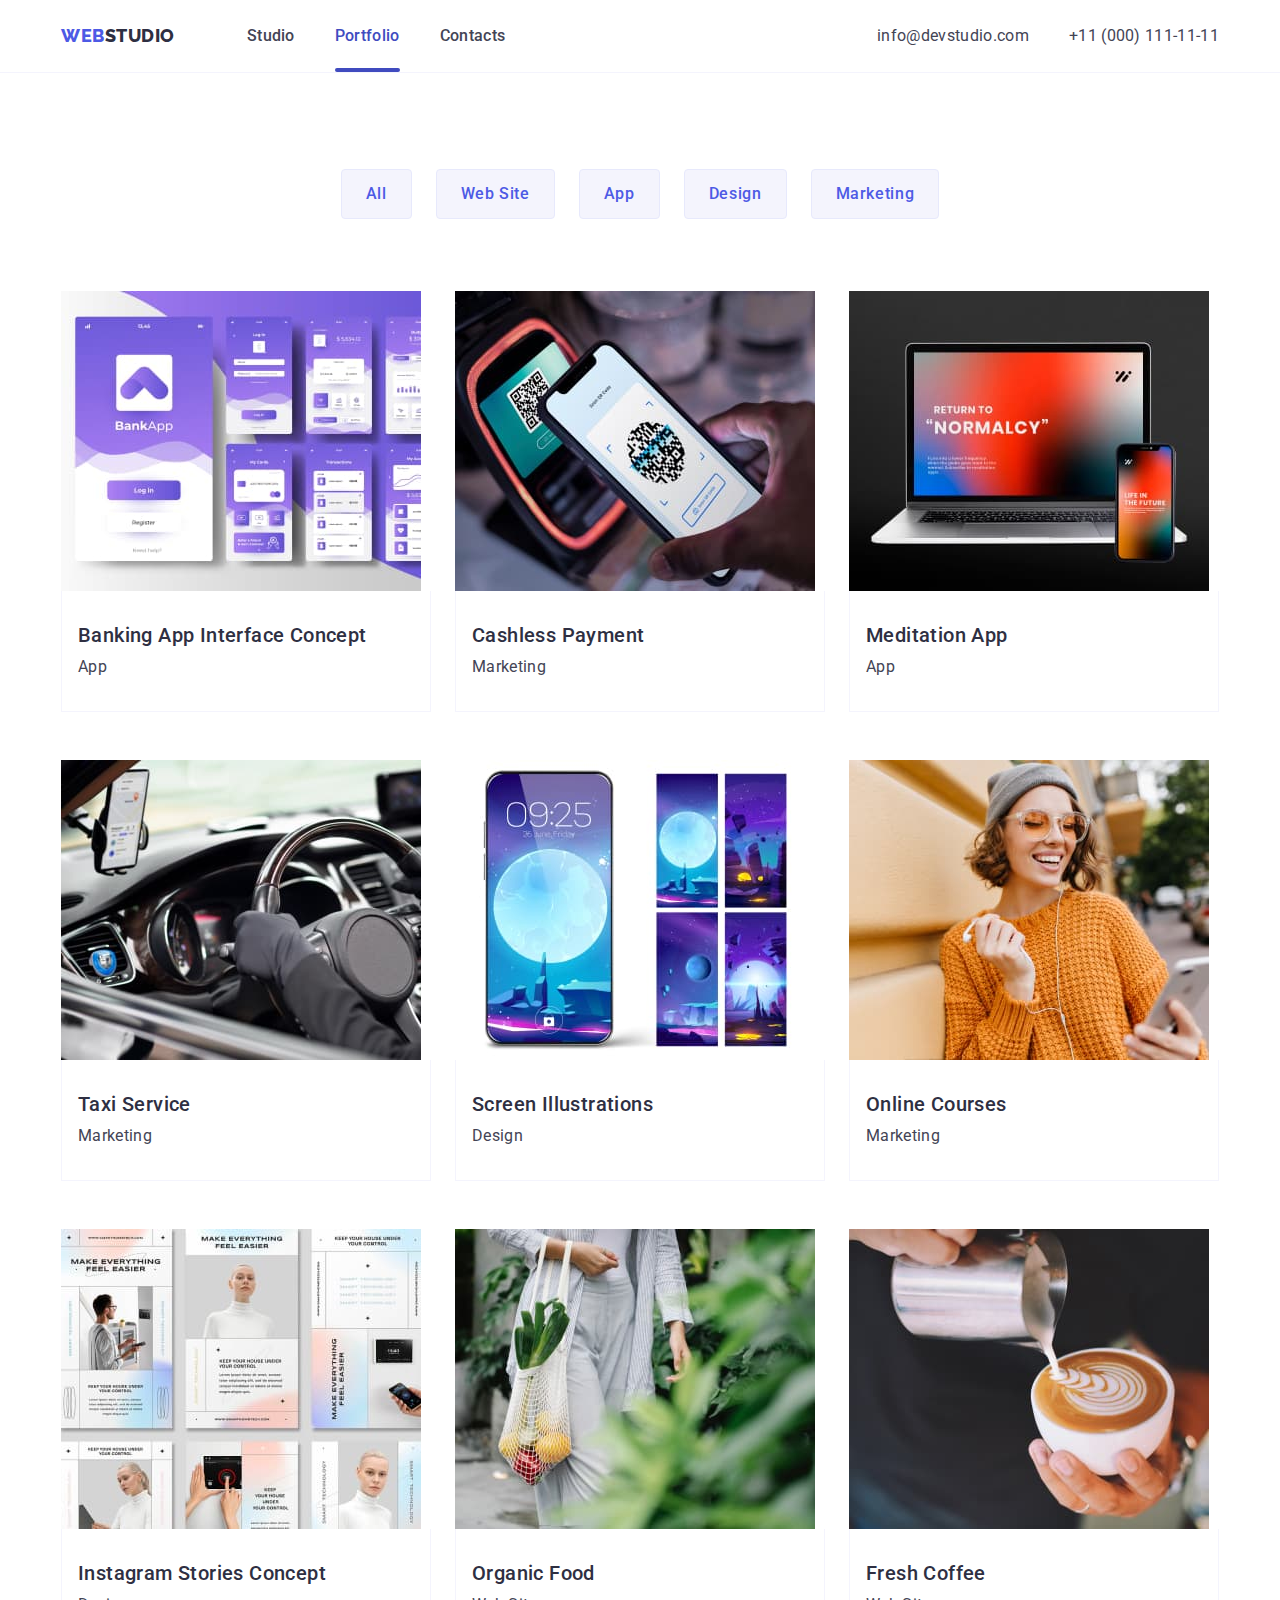
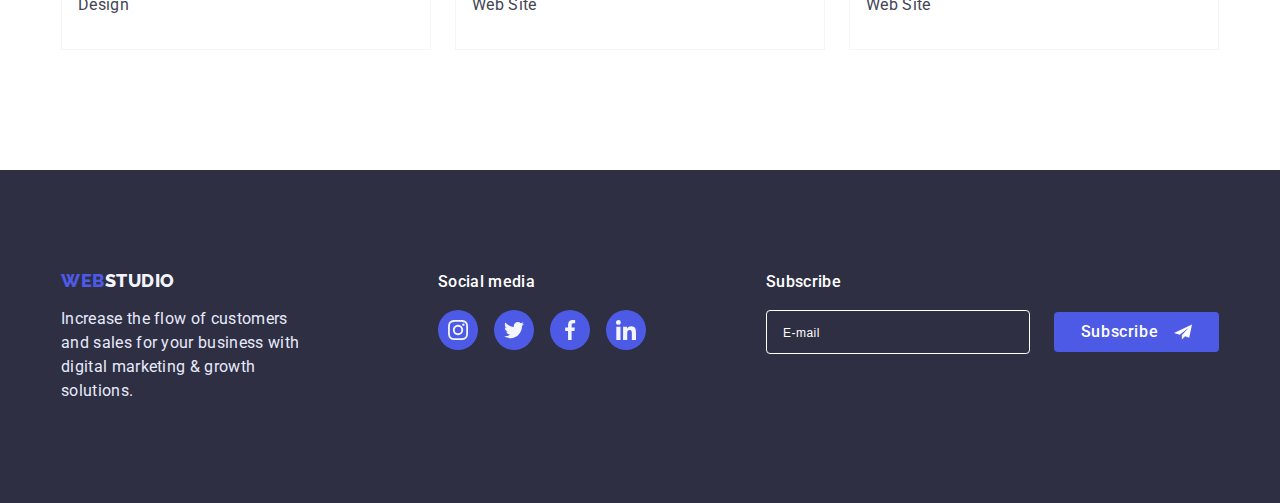
==== commit 9a150850: "Add files via upload" ====
--- a/portfolio.html
+++ b/portfolio.html
@@ -208,7 +208,7 @@
     </section>
   </main>
   <!--footer-->
- <footer class="footer">
+  <footer class="footer">
     <div class="container footer-main">
       <div class="f-cont">
         <a href="./index.html" class="link footer-logo">Web<span class="logo-studio-footer">Studio</span></a>
@@ -249,9 +249,9 @@
         <div class="items-input-footer">
         <label for="mail-footer"></label>
         <input type="email" class="footer-form-mail" name="mail-footer" id="mail-footer" placeholder="E-mail">
-        <button type="button" class="subsc-button">Subscribe <svg width="24" height="24" viewBox="0 0 24 24" fill="none" xmlns="http://www.w3.org/2000/svg">
-          <path d="M24 2L0 13.25L7.66994 15.6172L19.5 6.375L10.5017 16.4913L10.509 16.4936L10.5 16.4913V22L14.8013 17.8183L20.2501 19.5L24 2Z" fill="white"/>
-          </svg>
+        <button type="button" class="subsc-button">Subscribe  <svg width="18" height="24">
+          <use href="./images/icons.svg#icon-fly"></use>
+            </svg>
       
       </button>
 
@@ -263,4 +263,4 @@
   
 </body>
 
-</html>
+</html>--- a/css/styles.css
+++ b/css/styles.css
@@ -1044,6 +1044,11 @@
     transition: background-color 250ms cubic-bezier(0.4, 0, 0.2, 1);
 }
 
+.subsc-button:hover,
+.subsc-button:focus {
+    background-color: var(--blue)
+}
+
 .footer-form-mail {
     background-color: var(--accent-text-color);
     border: 1px solid var(--pure-wite);
